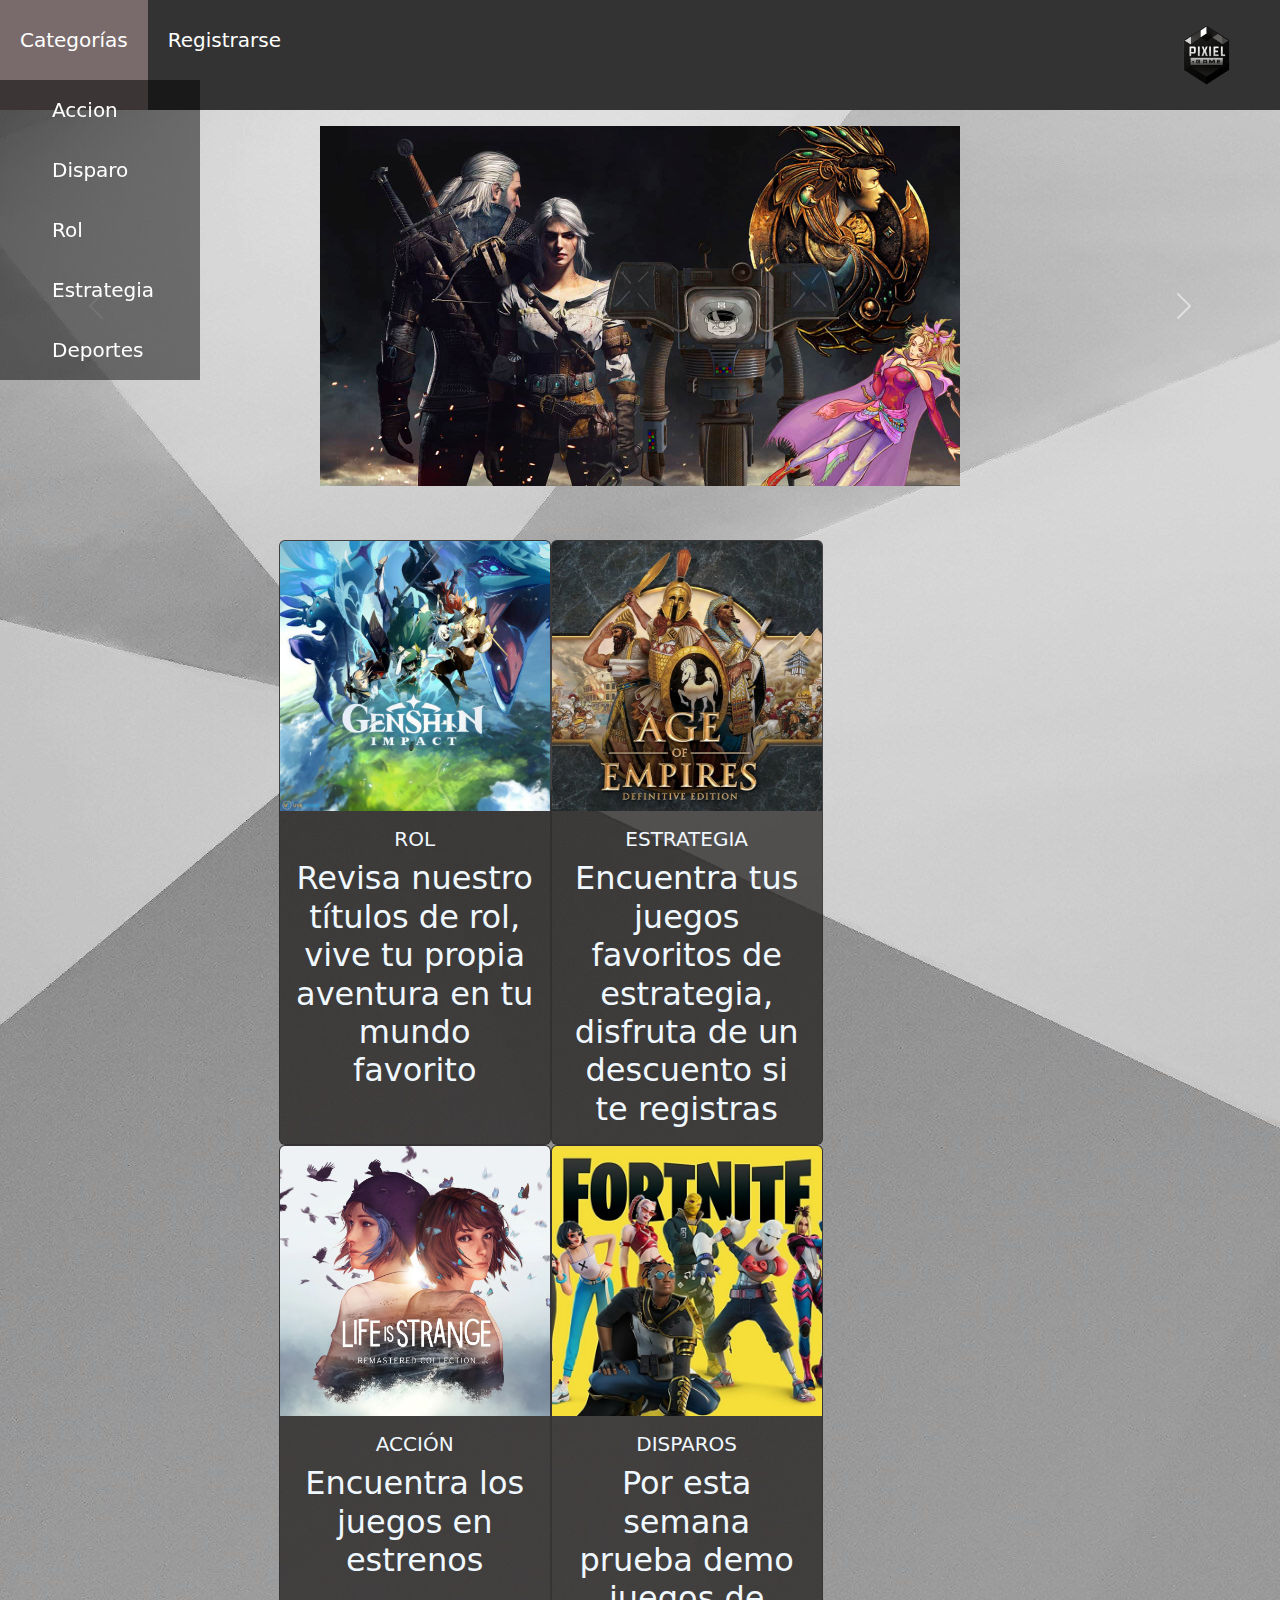
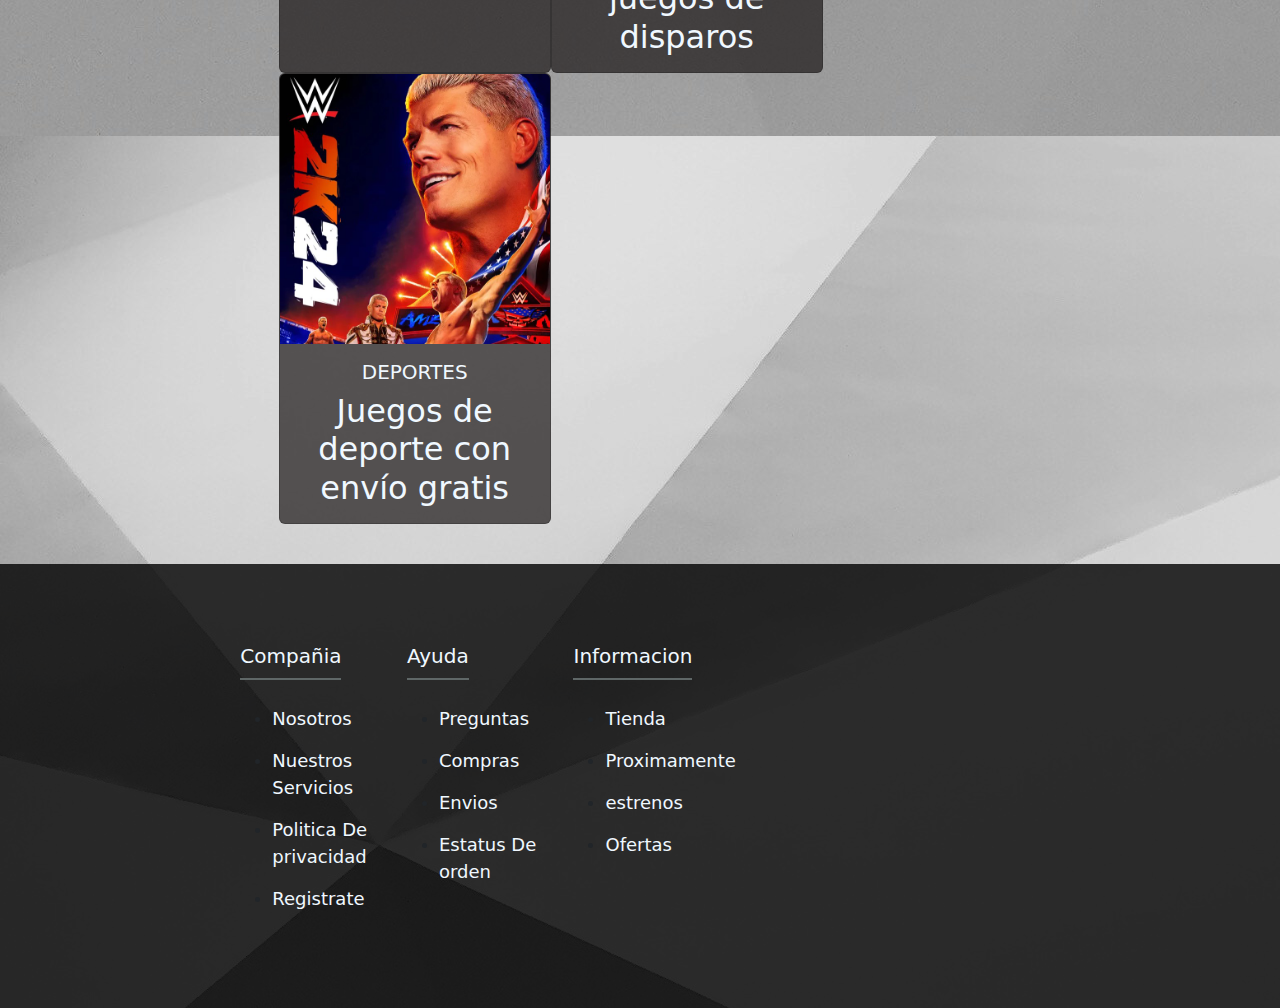
==== HTML/index.html @ 71eaee90 "cambios registro" ====
<!DOCTYPE html>
<html lang="en">
<head>
  
    <meta charset="UTF-8">
    <meta name="viewport" content="width=device-width, initial-scale=1.0">
    <title>pagina de video juegos</title>
    <link rel="stylesheet" type="text/css" href="../CSS/styles.css">
    <link href="https://cdn.jsdelivr.net/npm/bootstrap@5.3.3/dist/css/bootstrap.min.css" rel="stylesheet" integrity="sha384-QWTKZyjpPEjISv5WaRU9OFeRpok6YctnYmDr5pNlyT2bRjXh0JMhjY6hW+ALEwIH" crossorigin="anonymous">   

</head>
<body>
<!------------------------BARRA DE NAVEGACIÓN----------------------->
<nav>
  <ul class="menu-horizontal">
    <li>
      <a href="#">Categor&iacuteas</a>
      <ul class="menu-vertical">
        <li><a href="../HTML/accion.html">Accion</a></li>
        <li><a href="../HTML/disparos.html">Disparo</a></li>
        <li><a href="../HTML/Rol.html">Rol</a></li>
        <li><a href="../HTML/estrategia.html">Estrategia</a></li>
        <li><a href="../HTML/deportes.html">Deportes</a></li>
      </ul>
    </li>
    
    <li><a href="#" id="mostrarPopup">Registrarse</a></li>
    <li class="nombre-tienda"><a href="../HTML/index.html"><img src="../imagenes/LogoPixelGame.png" height="60"></a></li>
  </ul>
</nav>
<!--FORMULARIO REGISTRO-->
<div class="popup" id="popup">
    <div class="popup-contenido">
        <span class="cerrar" style="color:aliceblue" onclick="cerrarPopup()">&times;</span>
        <form id="registroForm">
          <div class="mb-3">
            <label for="NombreCompleto" class="form-label" style="color:aliceblue">Nombre Completo</label>
            <input type="text" class="form-control" id="NombreCompleto" placeholder="Ej: Juan P&eacute;rez" autofocus required>
          </div>
          <div class="mb-3">
            <label for="NombreUsuario" class="form-label" style="color:aliceblue">Crear nombre de usuario</label>
            <input type="text" class="form-control" id="NombreUsuario" placeholder="Ej: Juan.Perez" required>
          </div>
          <div class="mb-3">
            <label for="CorreoElectronico" class="form-label" style="color:aliceblue">Correo electrónico</label>
            <input type="email" class="form-control" id="CorreoElectronico" placeholder="Ej: Juanperez@gmail.com" required>
          </div>
          <div class="mb-3">
            <label for="ClaveAcceso" class="form-label" style="color:aliceblue">Crea una clave para acceso</label>
            <div class="input-group">
              <input type="password" class="form-control" id="ClaveAcceso" placeholder="*********" required>
              <button class="btn btn-outline-secondary" type="button" onclick="togglePassword('ClaveAcceso')">Mostrar</button>
            </div>
          </div>
          <div class="mb-3">
            <label for="RepiteClave" class="form-label" style="color:aliceblue">Repite la clave por favor</label>
            <div class="input-group">
              <input type="password" class="form-control" id="RepiteClave" placeholder="*********" required>
              <button class="btn btn-outline-secondary" type="button" onclick="togglePassword('RepiteClave')">Mostrar</button>
            </div>
          </div>
          <div class="mb-3">
            <label for="FechaNacimiento" class="form-label" style="color:aliceblue">Fecha de nacimiento</label>
            <input type="date" class="form-control" id="FechaNacimiento" required>
          </div>
          <div class="mb-3">
            <label for="DireccionDespacho" class="form-label" style="color:aliceblue">Dirección de despacho (opcional)</label>
            <input type="text" class="form-control" id="DireccionDespacho" placeholder="Ingrese dirección de despacho">
          </div>
          <div class="d-grid gap-2">
            <button type="submit" class="btn btn-secondary">Guardar</button>
            <button type="reset" class="btn btn-outline-secondary">Limpiar</button>
          </div>
        </form>
    </div>
</div>

<!---------------------------CARRUSEL CATEGORIAS------------------------------------->
    <p>
   
                <div id="carouseltienda" class="carousel slide" data-bs-ride="carousel" data-bs-interval="2000">
                    <div class="carousel-inner">
                      <div class="carousel-item active">
                        <a href="../HTML/Rol.html"><img src="../imagenes/Rol.webp" class="d-block w-50 mx-auto img-fluid" alt="Juegos de Rol"></a>
                      </div>
                      <div class="carousel-item">
                        <a href="../HTML/deportes.html"><img src="../imagenes/Deporte.webp" class="d-block w-50 mx-auto img-fluid" alt="Juegos de Deporte"></a>
                      </div>
                      <div class="carousel-item">
                        <a href="../HTML/estrategia.html"><img src="../imagenes/estrategia.webp" class="d-block w-50 mx-auto img-fluid" alt="Juegos de Estrategia"></a>
                      </div>
                      <div class="carousel-item">
                        <a href="../HTML/disparos.html"><img src="../imagenes/Shooter.jpg" class="d-block w-50 mx-auto img-fluid" alt="Juegos de Estrategia"></a>
                      </div>
                      <div class="carousel-item">
                        <a href="../HTML/accion.html"><img src="../imagenes/accion.webp" class="d-block w-50 mx-auto img-fluid" alt="Juegos de Estrategia"></a>
                      </div>
                    </div>
                    <button class="carousel-control-prev" type="button" data-bs-target="#carouseltienda" data-bs-slide="prev">
                      <span class="carousel-control-prev-icon" aria-hidden="true"></span>
                      <span class="visually-hidden">Previous</span>
                    </button>
                    <button class="carousel-control-next" type="button" data-bs-target="#carouseltienda" data-bs-slide="next">
                      <span class="carousel-control-next-icon" aria-hidden="true"></span>
                      <span class="visually-hidden">Next</span>
                    </button>
                </div>
                  
             
                <h2 style="text-align:center; color:aliceblue; margin-bottom: 40px;">
 
    </p>
    <br>
<!---------------------------------TARJETAS DE CATEGORÍAS-------------------------------------------->

<div class="container col-sm-11 col-md-7 col-lg-7 col-xl-7">
                   
  <div class="card" style="width: 17rem; color:aliceblue; background-color: rgba(27, 23, 23, 0.7);">
      <a href="../HTML/Rol.html">
        <img src="../imagenes/imagengenshin.jpg" class="card-img-top" alt="...">
      </a>
      <div class="card-body">
        <h5 class="card-title">ROL</h5>
        <p class="card-text">Revisa nuestro t&iacutetulos de rol, vive tu propia aventura en tu mundo favorito</p>
      </div>
  </div>
  <div class="card" style="width: 17rem; color:aliceblue; background-color: rgba(27, 23, 23, 0.7);">
      <a href="../HTML/estrategia.html">
        <img src="../imagenes/imagenageofempires.jpg" class="card-img-top" alt="...">
      </a>
        <div class="card-body">
        <h5 class="card-title">ESTRATEGIA</h5>
        <p class="card-text">Encuentra tus juegos favoritos de estrategia, disfruta de un descuento si te registras</p>
      </div>
  </div>
  <div class="card" style="width: 17rem; color:aliceblue; background-color: rgba(27, 23, 23, 0.7);">
      <a href="../HTML/accion.html">
        <img src="../imagenes/imagenlifeisstrange.jpg" class="card-img-top" alt="...">
      </a>
      <div class="card-body">
        <h5 class="card-title">ACCIÓN</h5>
        <p class="card-text">Encuentra los juegos en estrenos </p>
      </div>
  </div>
  <div class="card" style="width: 17rem; color:aliceblue; background-color: rgba(27, 23, 23, 0.7);">
      <a href="../HTML/disparos.html">
        <img src="../imagenes/imagenfortnite.jpg" class="card-img-top" alt="...">
      </a>
      <div class="card-body">
        <h5 class="card-title">DISPAROS</h5>
        <p class="card-text">Por esta semana prueba demo juegos de disparos</p>
      </div>
  </div>
  <div class="card" style="width: 17rem; color:aliceblue; background-color: rgba(27, 23, 23, 0.7);">
      <a href="../HTML/deportes.html">
        <img src="../imagenes/imagenwwe2k24.jpg" class="card-img-top" alt="...">
      </a>
      <div class="card-body">
        <h5 class="card-title">DEPORTES</h5>
        <p class="card-text">Juegos de deporte con envío gratis</p>
      </div>
  </div>


</div>

    </p>

<!---------------------------------FOOTER----------------------------------------------------------->
    <h2 style="text-align:center; color:aliceblue; margin-bottom: 40px;"> 
        <h1></h1>
        
<footer class="footer" >

    <div class="container col-sm-12 col-md-8 col-lg-8 col-xl-8 ">
        
        <div class="footer-row">

            <div class="footer-links">
                <h4>Compañia</h4>
                <ul>
                    <li><a href="#">Nosotros</a></li>
                    <li><a href="#">Nuestros Servicios</a></li>
                    <li><a href="#">Politica De privacidad</a></li>
                    <li><a href="#">Registrate</a></li>
                </ul>

            </div>
            <div class="footer-links">
                <h4>Ayuda</h4>
                <ul>
                    <li><a href="#">Preguntas</a></li>
                    <li><a href="#">Compras</a></li>
                    <li><a href="#">Envios</a></li>
                    <li><a href="#">Estatus De orden</a></li>
                </ul>

            </div>
            <div class="footer-links">
                <h4>Informacion</h4>
                <ul>
                    <li><a href="#">Tienda</a></li>
                    <li><a href="#">Proximamente</a></li>
                    <li><a href="#">estrenos</a></li>
                    <li><a href="#">Ofertas</a></li>
                </ul>
                 
                </div>

            </div>


        </div>



    </div>
    
    
    
        

       
    

</footer>
<script src="https://cdn.jsdelivr.net/npm/bootstrap@5.3.0-alpha1/dist/js/bootstrap.bundle.min.js"></script>

<!--SCRIPT REGISTRO-->
<script>
  var popup = document.getElementById("popup");
  
  document.getElementById("mostrarPopup").addEventListener("click", function() {
      popup.style.display = "flex";
  });
  
  
  function cerrarPopup() {
      popup.style.display = "none";
  }
  function togglePassword(inputId) {
            var input = document.getElementById(inputId);
            if (input.type === "password") {
                input.type = "text";
            } else {
                input.type = "password";
            }
        }
  
        document.getElementById('registroForm').addEventListener('submit', function(event) {
            var nombreCompleto = document.getElementById('NombreCompleto').value.trim();
            var nombreUsuario = document.getElementById('NombreUsuario').value.trim();
            var correoElectronico = document.getElementById('CorreoElectronico').value.trim();
            var claveAcceso = document.getElementById('ClaveAcceso').value.trim();
            var repiteClave = document.getElementById('RepiteClave').value.trim();
            var fechaNacimiento = document.getElementById('FechaNacimiento').value.trim();
            var direccionDespacho = document.getElementById('DireccionDespacho').value.trim();
  
            if (!nombreCompleto || !nombreUsuario || !correoElectronico || !claveAcceso || !repiteClave || !fechaNacimiento) {
                alert('Por favor, complete todos los campos.');
                event.preventDefault();
                return;
            }
  
            
            var emailRegex = /^[^\s@]+@[^\s@]+\.[^\s@]+$/;
            if (!emailRegex.test(correoElectronico)) {
                alert('Por favor, ingrese un correo electrónico válido.');
                event.preventDefault();
                return;
            }
  
            var passwordRegex = /^(?=.*\d)(?=.*[A-Z]).{6,18}$/;
            if (!passwordRegex.test(claveAcceso)) {
                alert('La contraseña debe tener al menos un número y una letra en mayúscula, y tener entre 6 y 18 caracteres.');
                event.preventDefault();
                return;
            }
            
            if (claveAcceso !== repiteClave) {
                alert('Las contraseñas no coinciden.');
                event.preventDefault();
                return;
            }
  
            var hoy = new Date();
            var fechaNacimientoDate = new Date(fechaNacimiento);
            var edad = hoy.getFullYear() - fechaNacimientoDate.getFullYear();
            var mes = hoy.getMonth() - fechaNacimientoDate.getMonth();
            if (mes < 0 || (mes === 0 && hoy.getDate() < fechaNacimientoDate.getDate())) {
                edad--;
            }
            if (edad < 13) {
                alert('Debe tener al menos 13 años para registrarse en el sitio web.');
                event.preventDefault();
                return;
            }
  
        });
</script>
</body>
</html>
---- CSS/styles.css ----
@import "./common.css";
@import url("../imagenes/");
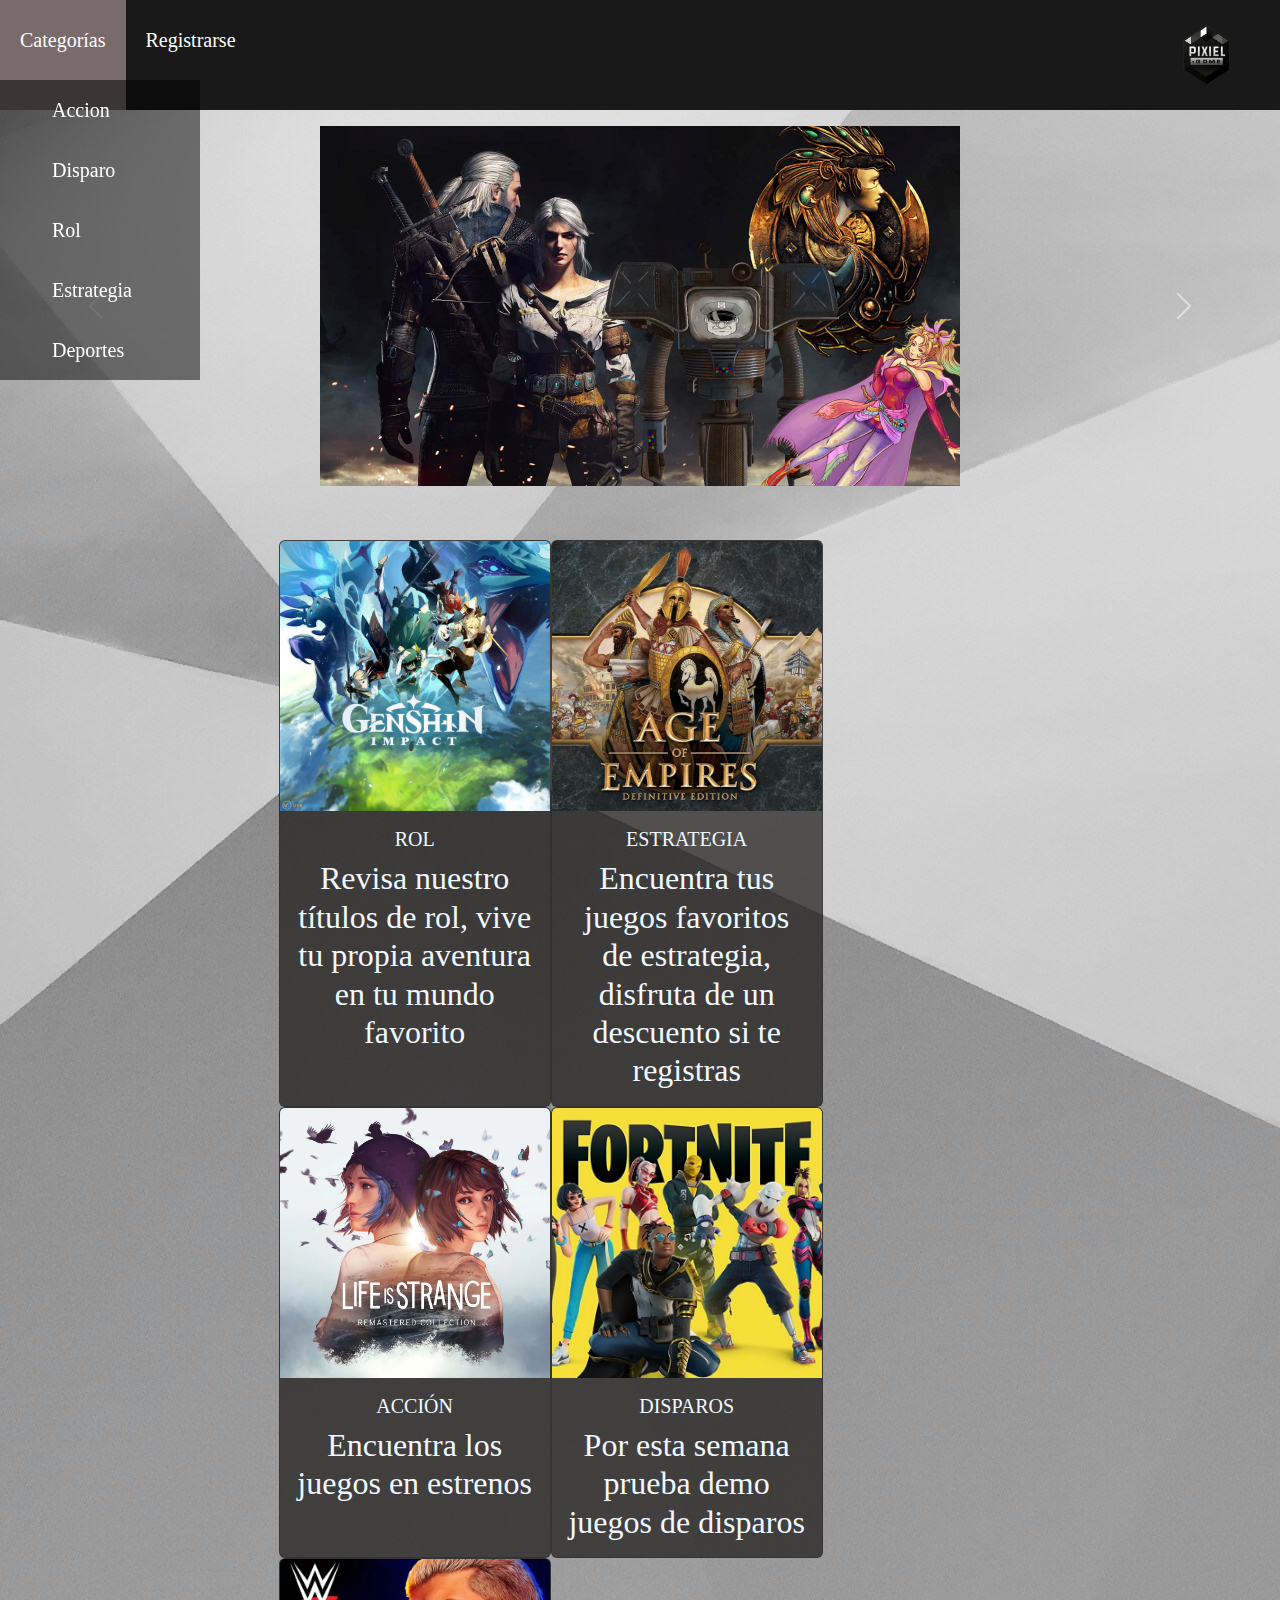
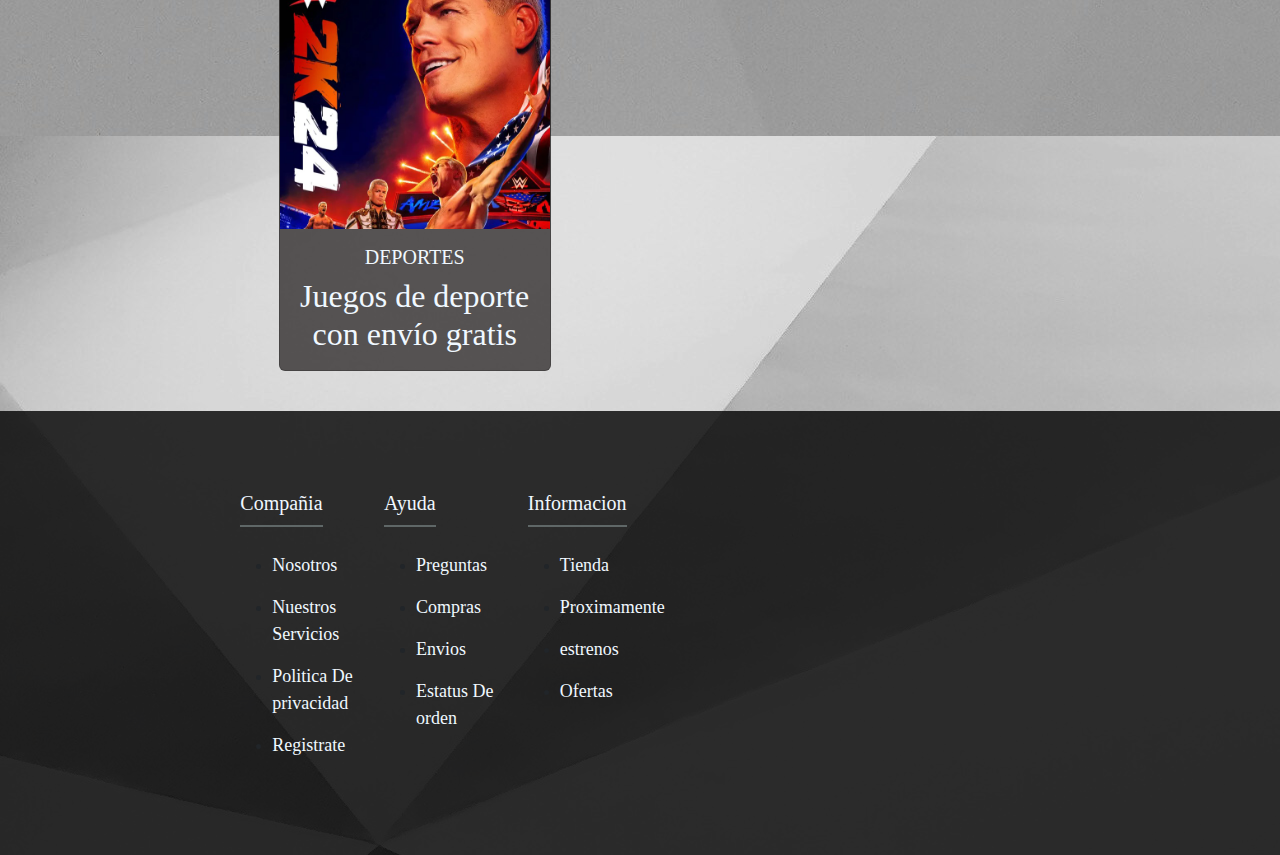
==== commit 86c73ca1: "cambios" ====
--- a/HTML/index.html
+++ b/HTML/index.html
@@ -1,14 +1,13 @@
 <!DOCTYPE html>
 <html lang="en">
 <head>
-  
-    <meta charset="UTF-8">
-    <meta name="viewport" content="width=device-width, initial-scale=1.0">
-    <title>pagina de video juegos</title>
-    <link rel="stylesheet" type="text/css" href="../CSS/styles.css">
-    <link href="https://cdn.jsdelivr.net/npm/bootstrap@5.3.3/dist/css/bootstrap.min.css" rel="stylesheet" integrity="sha384-QWTKZyjpPEjISv5WaRU9OFeRpok6YctnYmDr5pNlyT2bRjXh0JMhjY6hW+ALEwIH" crossorigin="anonymous">   
-
+  <link href="https://cdn.jsdelivr.net/npm/bootstrap@5.3.3/dist/css/bootstrap.min.css" rel="stylesheet" integrity="sha384-QWTKZyjpPEjISv5WaRU9OFeRpok6YctnYmDr5pNlyT2bRjXh0JMhjY6hW+ALEwIH" crossorigin="anonymous">
+  <meta charset="UTF-8">
+  <link rel="stylesheet" href="../CSS/categorias.css">
+  <link rel="stylesheet" href="../CSS/styles.css">
+  <title>PixielGame</title>
 </head>
+
 <body>
 <!------------------------BARRA DE NAVEGACIÓN----------------------->
 <nav>
